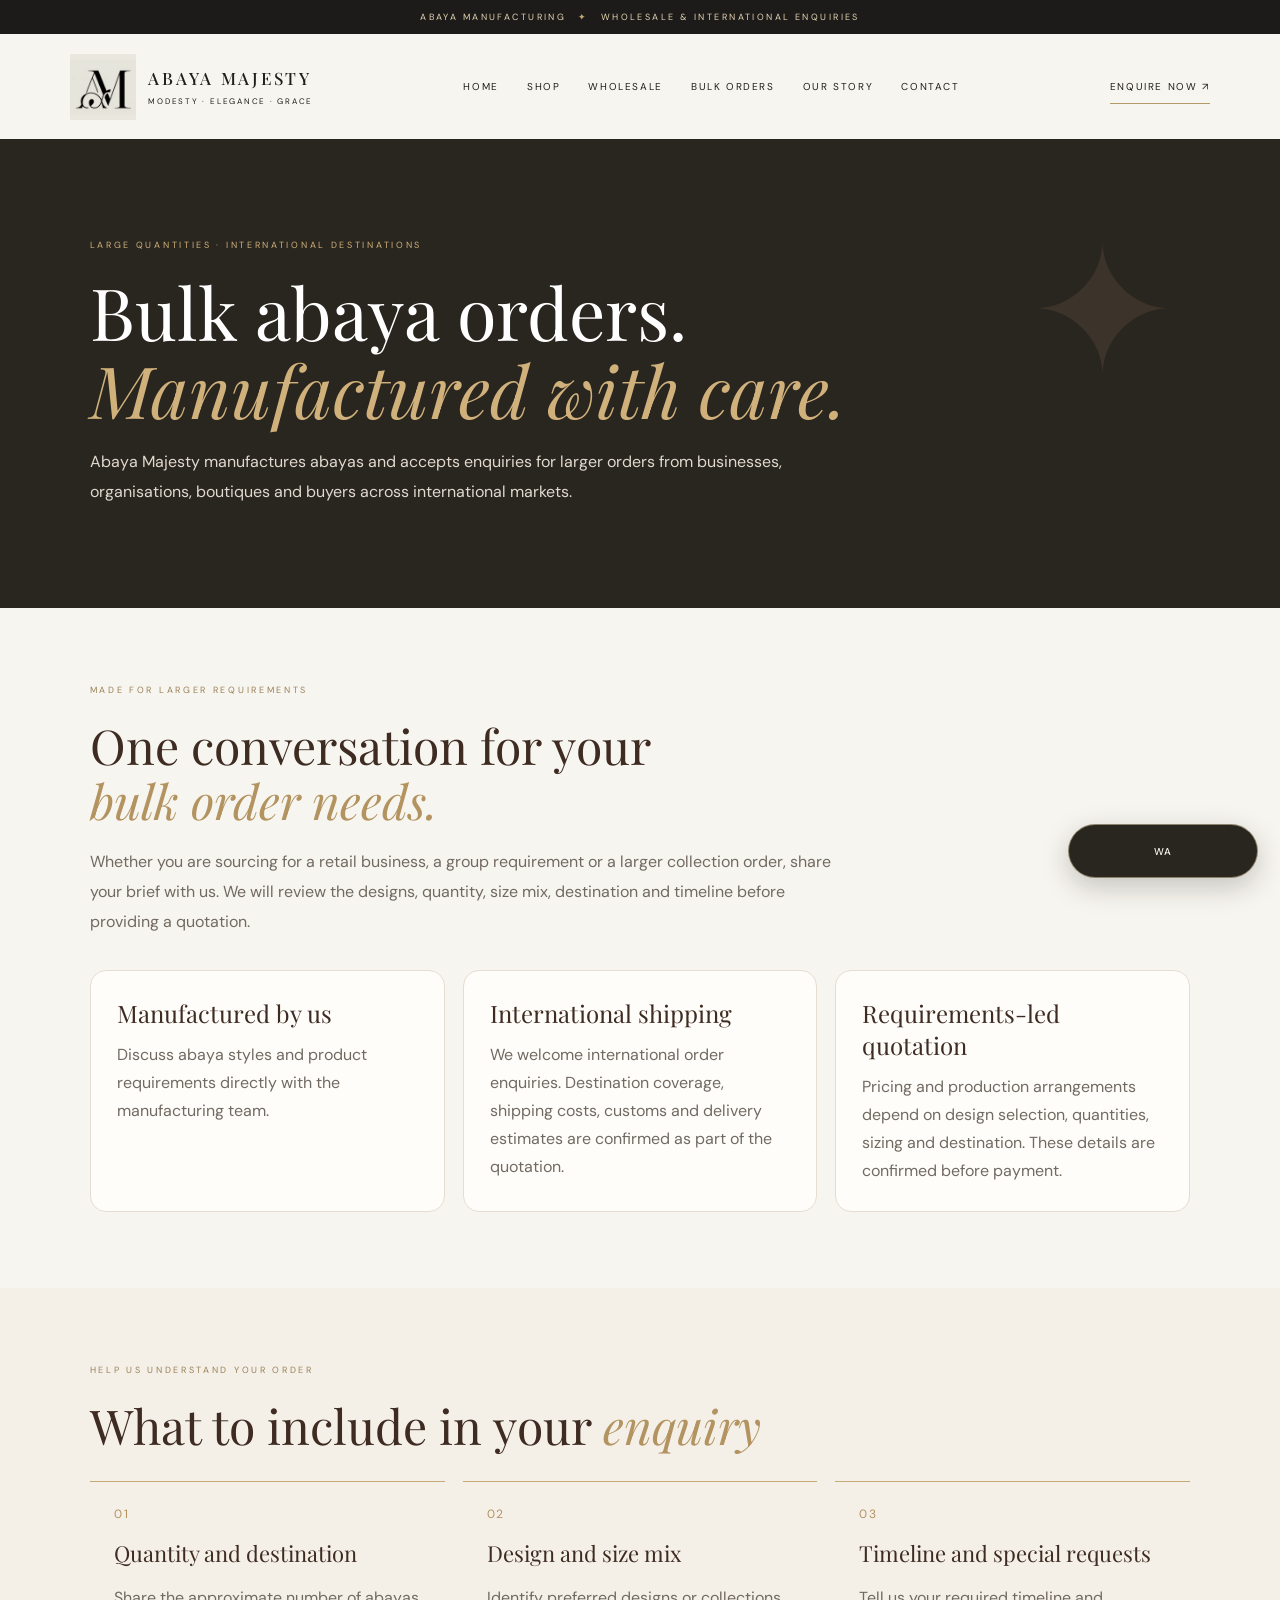
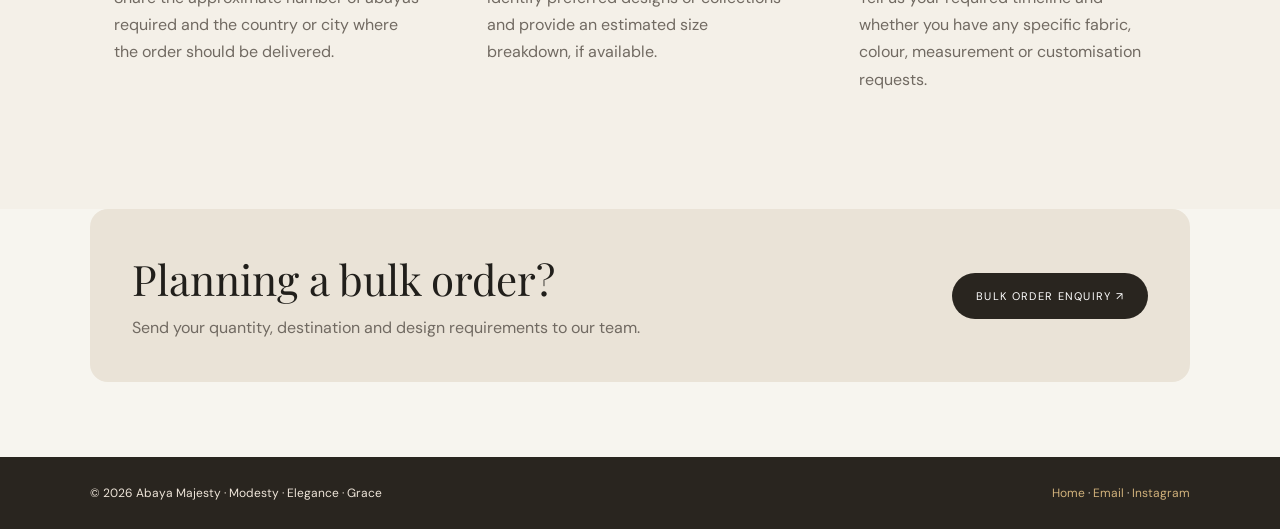
==== bulk-orders.html @ b2122f4b "Add files via upload" ====
<!DOCTYPE html><html lang="en"><head><meta charset="utf-8"><meta name="viewport" content="width=device-width, initial-scale=1"><meta name="theme-color" content="#f7f5ef"><meta name="description" content="International bulk abaya orders manufactured by Abaya Majesty."><title>Bulk Orders | Abaya Majesty</title><link rel="preconnect" href="https://fonts.googleapis.com"><link rel="preconnect" href="https://fonts.gstatic.com" crossorigin><link href="https://fonts.googleapis.com/css2?family=DM+Sans:wght@400;500;600&family=Playfair+Display:ital,wght@0,400;0,500;0,600;1,400&display=swap" rel="stylesheet"><link rel="stylesheet" href="assets/css/style.css"><style>
.page-hero{padding:100px 7% 85px;background:#29251f;color:#fff;position:relative;overflow:hidden}.page-hero:after{content:'✦';position:absolute;right:8%;top:12%;font-size:180px;color:rgba(198,168,121,.12)}.page-hero .eyebrow{color:#d0b17b}.page-hero h1{font:400 clamp(42px,6vw,72px)/1.08 'Playfair Display',serif;max-width:850px;margin:18px 0}.page-hero h1 em{color:#d0b17b}.page-hero p:last-child{max-width:700px;color:#e1d9ce;line-height:1.9;font-size:16px}.page-section{padding:76px 7%;color:#3e2b22}.page-section.alt{background:#f4f0e8}.page-section h2{font:400 clamp(32px,4vw,48px)/1.15 'Playfair Display',serif;margin:0 0 18px}.page-section h2 em{color:#b39360}.page-lead{max-width:760px;color:#716a62;line-height:1.9}.info-grid{display:grid;grid-template-columns:repeat(3,minmax(0,1fr));gap:18px;margin-top:32px}.info-card{background:#fffdfa;border:1px solid #e5ddd1;border-radius:16px;padding:26px}.info-card h3{font:400 24px 'Playfair Display',serif;margin:0 0 12px}.info-card p{color:#716a62;line-height:1.75;margin:0}.steps{counter-reset:step;display:grid;grid-template-columns:repeat(3,minmax(0,1fr));gap:18px;margin-top:28px}.step{padding:24px;border-top:1px solid #c6a879}.step:before{counter-increment:step;content:'0' counter(step);display:block;color:#b39360;font-size:12px;letter-spacing:.16em;margin-bottom:16px}.step h3{font:400 22px 'Playfair Display',serif;margin:0 0 9px}.step p{color:#716a62;line-height:1.7}.cta-panel{margin:0 7% 75px;padding:42px;background:#eae3d7;border-radius:18px;display:flex;justify-content:space-between;align-items:center;gap:25px}.cta-panel h2{font:400 clamp(28px,4vw,42px) 'Playfair Display',serif;margin:0 0 8px}.cta-panel p{margin:0;color:#716a62;line-height:1.6}.cta-link{display:inline-flex;align-items:center;justify-content:center;padding:16px 24px;background:#29251f;color:#fff;text-decoration:none;border-radius:30px;white-space:nowrap;font-size:11px;letter-spacing:.12em;text-transform:uppercase}.simple-footer{padding:28px 7%;background:#29251f;color:#eee5d9;display:flex;justify-content:space-between;gap:20px;flex-wrap:wrap;font-size:12px}.simple-footer a{color:#d0b17b;text-decoration:none}@media(max-width:760px){.info-grid,.steps{grid-template-columns:1fr}.cta-panel{margin:0 5% 50px;flex-direction:column;align-items:flex-start;padding:28px}.page-hero{padding:75px 6%}.page-section{padding:55px 6%}}
</style></head><body><div class="announcement">ABAYA MANUFACTURING <span>✦</span> WHOLESALE & INTERNATIONAL ENQUIRIES</div><header class="main-header"><a class="brand" href="index.html#home"><img src="assets/abaya-majesty-logo.png" alt="Abaya Majesty monogram"><span><strong>ABAYA MAJESTY</strong><small>MODESTY · ELEGANCE · GRACE</small></span></a><button class="menu-toggle" type="button" aria-label="Open menu" aria-expanded="false">☰</button><nav class="nav-links"><a href="index.html#home">Home</a><a href="index.html#new-arrivals">Shop</a><a href="wholesale.html">Wholesale</a><a href="bulk-orders.html">Bulk orders</a><a href="index.html#about">Our story</a><a href="index.html#contact">Contact</a></nav><a class="header-cta" href="https://wa.me/971505540491" target="_blank" rel="noopener">Enquire now ↗</a></header><main><section class="page-hero"><p class="eyebrow">LARGE QUANTITIES · INTERNATIONAL DESTINATIONS</p><h1>Bulk abaya orders.<br><em>Manufactured with care.</em></h1><p>Abaya Majesty manufactures abayas and accepts enquiries for larger orders from businesses, organisations, boutiques and buyers across international markets.</p></section><section class="page-section"><p class="eyebrow">MADE FOR LARGER REQUIREMENTS</p><h2>One conversation for your<br><em>bulk order needs.</em></h2><p class="page-lead">Whether you are sourcing for a retail business, a group requirement or a larger collection order, share your brief with us. We will review the designs, quantity, size mix, destination and timeline before providing a quotation.</p><div class="info-grid"><article class="info-card"><h3>Manufactured by us</h3><p>Discuss abaya styles and product requirements directly with the manufacturing team.</p></article><article class="info-card"><h3>International shipping</h3><p>We welcome international order enquiries. Destination coverage, shipping costs, customs and delivery estimates are confirmed as part of the quotation.</p></article><article class="info-card"><h3>Requirements-led quotation</h3><p>Pricing and production arrangements depend on design selection, quantities, sizing and destination. These details are confirmed before payment.</p></article></div></section><section class="page-section alt"><p class="eyebrow">HELP US UNDERSTAND YOUR ORDER</p><h2>What to include in your <em>enquiry</em></h2><div class="steps"><article class="step"><h3>Quantity and destination</h3><p>Share the approximate number of abayas required and the country or city where the order should be delivered.</p></article><article class="step"><h3>Design and size mix</h3><p>Identify preferred designs or collections and provide an estimated size breakdown, if available.</p></article><article class="step"><h3>Timeline and special requests</h3><p>Tell us your required timeline and whether you have any specific fabric, colour, measurement or customisation requests.</p></article></div></section><div class="cta-panel"><div><h2>Planning a bulk order?</h2><p>Send your quantity, destination and design requirements to our team.</p></div><a class="cta-link" href="https://wa.me/971505540491?text=Hello%20Abaya%20Majesty%2C%20I%20would%20like%20to%20discuss%20an%20international%20bulk%20order.%20Country%3A%20%20Quantity%3A%20%20Designs%3A%20%20Size%20mix%3A%20%20Required%20date%3A%20">Bulk order enquiry ↗</a></div></main><footer class="simple-footer"><span>© <span data-year></span> Abaya Majesty · Modesty · Elegance · Grace</span><span><a href="index.html">Home</a> · <a href="mailto:abayamajesty0312@gmail.com">Email</a> · <a href="https://www.instagram.com/abaya_majesty0312/" target="_blank" rel="noopener">Instagram</a></span></footer><a class="whatsapp-float" href="https://wa.me/971505540491?text=Hello%20Abaya%20Majesty" target="_blank" rel="noopener" aria-label="WhatsApp enquiry">WA</a><script>document.querySelectorAll('[data-year]').forEach(el=>el.textContent=new Date().getFullYear());const t=document.querySelector('.menu-toggle'),n=document.querySelector('.nav-links');t.addEventListener('click',()=>{const o=n.classList.toggle('open');t.setAttribute('aria-expanded',String(o));});n.querySelectorAll('a').forEach(a=>a.addEventListener('click',()=>{n.classList.remove('open');t.setAttribute('aria-expanded','false');}));</script></body></html>
---- assets/css/style.css ----
/* ABAYA MAJESTY — refined responsive storefront */
:root {
  --cream: #f7f5ef;
  --paper: #efede6;
  --ink: #211f1b;
  --muted: #777168;
  --gold: #c6a879;
  --line: #ddd6ca;
  --green: #253f32;
}
* { box-sizing: border-box; }
html { scroll-behavior: smooth; scroll-padding-top: 24px; }
body { margin: 0; background: var(--cream); color: var(--ink); font-family: "DM Sans", sans-serif; }
body.modal-open { overflow: hidden; }
a { color: inherit; text-decoration: none; }
button, input, textarea { font: inherit; }
button { color: inherit; }
img { max-width: 100%; }
[hidden] { display: none !important; }
.sr-only { position: absolute; width: 1px; height: 1px; padding: 0; margin: -1px; overflow: hidden; clip: rect(0,0,0,0); white-space: nowrap; border: 0; }

.announcement { min-height: 34px; padding: 8px 14px; background: #1c1b19; color: #e5d4b1; display: flex; justify-content: center; align-items: center; gap: 12px; font-size: 9px; letter-spacing: .27em; text-align: center; }
.announcement span { color: var(--gold); }
.main-header { min-height: 105px; padding: 12px 5.5%; display: flex; align-items: center; justify-content: space-between; gap: 25px; background: var(--cream); position: relative; z-index: 20; }
.brand, .footer-brand { display: flex; align-items: center; gap: 12px; flex-shrink: 0; }
.brand img { width: 66px; height: 66px; object-fit: contain; mix-blend-mode: multiply; }
.brand span, .footer-brand span { display: flex; flex-direction: column; gap: 7px; }
.brand strong, .footer-brand span { font-family: "Playfair Display", serif; font-size: 17px; letter-spacing: .16em; font-weight: 500; }
.brand small, .footer-brand small { font-family: "DM Sans", sans-serif; font-size: 8px; letter-spacing: .22em; }
.nav-links { display: flex; align-items: center; gap: clamp(14px, 2.2vw, 30px); }
.nav-links a, .header-cta { font-size: 10px; letter-spacing: .16em; text-transform: uppercase; white-space: nowrap; }
.nav-links a { padding: 8px 0; position: relative; }
.nav-links a:after { content: ""; position: absolute; bottom: 0; left: 0; width: 0; height: 1px; background: var(--gold); transition: width .25s; }
.nav-links a:hover:after, .nav-links a:focus-visible:after { width: 100%; }
.header-cta { border-bottom: 1px solid #b69a6b; padding: 10px 0; }
.header-cta span { color: #b69a6b; }
.menu-toggle { display: none; border: 1px solid var(--line); background: transparent; padding: 8px 12px; font-size: 22px; cursor: pointer; }

.hero { height: min(720px, 76vw); min-height: 570px; position: relative; display: flex; align-items: center; overflow: hidden; background: #4c4741; }
.hero-image { position: absolute; inset: 0; width: 100%; height: 100%; object-fit: cover; object-position: center 35%; filter: saturate(.82); }
.hero-shade { position: absolute; inset: 0; background: linear-gradient(90deg, rgba(17,16,15,.72), rgba(17,16,15,.27) 54%, rgba(17,16,15,.03)); }
.hero-content { position: relative; color: #fff; margin-left: 8%; max-width: 650px; padding: 50px 0; }
.eyebrow { font-size: 9px; letter-spacing: .3em; color: #9a8057; margin: 0 0 22px; }
.eyebrow.light { color: #e7d6b4; }
.hero h1, .intro h2, .section-heading h2, .contact-section h2, .quote-panel h2 { font-family: "Playfair Display", Georgia, serif; font-weight: 400; letter-spacing: -.035em; }
.hero h1 { font-size: clamp(60px, 8vw, 112px); line-height: .98; margin: 0 0 26px; }
.hero h1 em, .intro h2 em, .section-heading h2 em, .contact-section h2 em, .quote-panel h2 em { font-weight: 400; color: var(--gold); }
.hero-copy { font-family: "Playfair Display", Georgia, serif; font-size: 17px; line-height: 1.7; max-width: 410px; color: #f1eee7; margin: 0 0 30px; }
.button { display: inline-flex; align-items: center; gap: 32px; padding: 16px 21px; font-size: 9px; letter-spacing: .18em; text-transform: uppercase; }
.button-gold { background: var(--gold); color: var(--ink); }
.button-gold span { font-size: 17px; }
.hero-caption { position: absolute; right: 5%; bottom: 27px; color: #eee4d2; font-size: 8px; letter-spacing: .25em; }

.section-pad { padding: 100px 8%; }
.intro { text-align: center; max-width: 850px; margin: auto; }
.intro h2 { font-size: clamp(40px, 5vw, 64px); line-height: 1.13; margin: 0 0 24px; }
.intro > p:last-child { max-width: 580px; margin: 0 auto; color: #716c64; font-size: 13px; line-height: 1.9; }
.collection-band { background: var(--paper); padding: 85px 8% 100px; }
.section-heading { display: flex; align-items: end; justify-content: space-between; gap: 30px; margin-bottom: 35px; }
.section-heading h2 { font-size: clamp(36px, 4vw, 54px); margin: 0; }
.section-heading > p { font-size: 12px; color: var(--muted); max-width: 300px; line-height: 1.8; margin: 0; }
.collection-cards { display: grid; grid-template-columns: repeat(3, minmax(0, 1fr)); gap: 18px; }
.collection-card { position: relative; height: 440px; overflow: hidden; background: #ddd; display: block; }
.collection-card:after { content: ""; position: absolute; inset: 45% 0 0; background: linear-gradient(transparent, rgba(0,0,0,.58)); pointer-events: none; }
.collection-card img { width: 100%; height: 100%; object-fit: cover; transition: transform .5s; }
.collection-card:hover img { transform: scale(1.04); }
.collection-card span, .collection-card b { position: absolute; z-index: 1; left: 22px; color: #fff; }
.collection-card span { bottom: 58px; font-size: 9px; letter-spacing: .2em; text-transform: uppercase; }
.collection-card b { bottom: 26px; font-size: 11px; font-weight: 500; }

.arrivals { background: var(--cream); }
.catalog-tools { display: grid; gap: 18px; margin-bottom: 22px; }
.search-wrap { position: relative; display: block; max-width: 430px; }
.search-wrap input { width: 100%; border: 1px solid var(--line); background: #fffdfa; padding: 13px 42px 13px 15px; color: var(--ink); font-size: 12px; outline: none; }
.search-wrap input:focus { border-color: var(--gold); box-shadow: 0 0 0 3px rgba(198,168,121,.15); }
.search-wrap > span:last-child { position: absolute; right: 14px; top: 50%; transform: translateY(-50%); color: #9a8057; font-size: 22px; }
.filter-row { display: flex; gap: 10px; flex-wrap: wrap; }
.filter { border: 1px solid #d7d1c5; background: transparent; padding: 10px 17px; font-size: 10px; color: #625d54; cursor: pointer; transition: background .2s, color .2s; }
.filter.active, .filter:hover { background: #24221f; color: #fff; border-color: #24221f; }
.results-count { margin: 0 0 18px; color: #8b8377; font-size: 10px; letter-spacing: .04em; }
.product-grid { display: grid; grid-template-columns: repeat(4, minmax(0, 1fr)); gap: 34px 18px; }
.product-card { min-width: 0; }
.product-photo { width: 100%; height: 390px; display: block; position: relative; overflow: hidden; background: #e8e4dc; border: 0; padding: 0; cursor: pointer; text-align: inherit; }
.product-photo img { width: 100%; height: 100%; object-fit: cover; transition: transform .45s; display: block; }
.product-photo:hover img { transform: scale(1.035); }
.product-photo.image-missing:after { content: "Image not found — check the filename in assets"; position: absolute; inset: 0; display: grid; place-items: center; padding: 20px; color: #6f685e; font-size: 12px; text-align: center; }
.look-number { position: absolute; top: 13px; left: 13px; background: rgba(248,246,240,.92); padding: 7px 9px; font-size: 8px; letter-spacing: .17em; }
.product-info { display: flex; justify-content: space-between; align-items: flex-start; gap: 8px; padding-top: 14px; }
.product-info h3 { font-family: "Playfair Display", Georgia, serif; font-size: 16px; font-weight: 400; margin: 0 0 6px; }
.product-info p { font-size: 9px; color: #817b71; margin: 0; line-height: 1.5; }
.enquire-link { white-space: nowrap; font-size: 9px; letter-spacing: .08em; border: 0; border-bottom: 1px solid #b69a6b; padding: 4px 0; background: transparent; cursor: pointer; }
.empty-results { padding: 30px 0; color: var(--muted); font-size: 13px; }
.availability-note { font-size: 10px; color: #817b71; margin-top: 30px; line-height: 1.7; }

.quote-panel { min-height: 410px; background: #24221f; color: #fff; text-align: center; display: flex; flex-direction: column; align-items: center; justify-content: center; padding: 70px 20px; }
.quote-panel h2 { font-size: clamp(48px, 6vw, 76px); line-height: 1.08; margin: 0 0 25px; }
.text-link { font-size: 10px; letter-spacing: .17em; text-transform: uppercase; border-bottom: 1px solid var(--gold); padding-bottom: 9px; }
.light-link { color: #eee; }
.contact-section { display: grid; grid-template-columns: 1fr 1fr; gap: 70px; align-items: center; }
.contact-section h2 { font-size: clamp(42px, 5vw, 65px); line-height: 1.08; margin: 0 0 20px; }
.contact-section > div:first-child > p:last-child { font-size: 12px; color: var(--muted); line-height: 1.8; max-width: 330px; }
.contact-details { border-top: 1px solid #d9d3c8; }
.contact-details a { display: flex; justify-content: space-between; gap: 20px; padding: 20px 0; border-bottom: 1px solid #d9d3c8; font-family: "Playfair Display", serif; font-size: 17px; }
.contact-details span { font-family: "DM Sans", sans-serif; font-size: 10px; color: #746d62; }
.site-footer { background: #1d1c1a; color: #eee9df; padding: 35px 8%; display: flex; align-items: center; justify-content: space-between; gap: 25px; flex-wrap: wrap; }
.footer-brand img { width: 52px; height: 52px; object-fit: contain; background: var(--cream); border-radius: 50%; }
.footer-brand span { font-size: 13px; }
.footer-brand small { font-size: 7px; }
.footer-links { display: flex; gap: 22px; flex-wrap: wrap; }
.footer-links a, .site-footer > p { font-size: 9px; color: #c4beb2; }
.site-footer > p { margin: 0; }
.whatsapp-float { position: fixed; right: 22px; bottom: 22px; width: 48px; height: 48px; border-radius: 50%; background: var(--green); color: white; display: grid; place-items: center; font-size: 11px; letter-spacing: .05em; box-shadow: 0 5px 18px #0002; z-index: 30; }

.product-modal { position: fixed; inset: 0; z-index: 9999; display: none; align-items: flex-start; justify-content: center; overflow-y: auto; overflow-x: hidden; padding: 18px; background: rgba(20,18,16,.78); -webkit-overflow-scrolling: touch; overscroll-behavior: contain; }
.product-modal.active { display: flex; }
.product-modal-overlay { position: fixed; inset: 0; background: rgba(20,18,16,.78); backdrop-filter: blur(5px); }
.product-modal-content { position: relative; z-index: 2; display: grid; grid-template-columns: minmax(0, 1fr) minmax(0, 1fr); align-items: stretch; width: min(1100px, 100%); margin: auto; background: var(--cream); box-shadow: 0 25px 80px rgba(0,0,0,.25); animation: modalAppear .25s ease; }
@keyframes modalAppear { from { opacity: 0; transform: translateY(12px); } to { opacity: 1; transform: translateY(0); } }
.modal-product-image { min-width: 0; min-height: 560px; background: #eeeae2; display: flex; align-items: center; justify-content: center; }
.modal-product-image img { display: block; width: 100%; height: 100%; min-height: 560px; max-height: 860px; object-fit: contain; object-position: center; }
.modal-product-info { min-width: 0; padding: 76px 48px 48px; display: flex; flex-direction: column; justify-content: center; }
.modal-close { position: absolute; top: 12px; right: 12px; z-index: 5; width: 44px; height: 44px; border: 1px solid var(--line); background: var(--cream); font-size: 26px; cursor: pointer; }
.modal-close:hover { background: var(--ink); color: #fff; }
.modal-eyebrow, .modal-label { color: #b39360; font-size: 10px; letter-spacing: .22em; }
.modal-eyebrow { margin: 0 0 18px; }
.modal-product-info h2 { margin: 0 0 18px; color: var(--ink); font-family: "Playfair Display", Georgia, serif; font-size: clamp(32px, 4vw, 48px); font-weight: 400; line-height: 1.15; }
.modal-description { color: var(--muted); font-size: 14px; line-height: 1.9; margin: 0 0 20px; }
.modal-divider { width: 100%; height: 1px; margin: 5px 0 23px; background: var(--line); }
.size-fieldset { border: 0; padding: 0; margin: 0; }
.size-fieldset legend { padding: 0; margin: 0 0 13px; }
.size-options { display: flex; gap: 10px; flex-wrap: wrap; }
.size-option { cursor: pointer; }
.size-option input { position: absolute; opacity: 0; width: 1px; height: 1px; }
.size-option span { width: 52px; height: 48px; display: grid; place-items: center; border: 1px solid #d7d1c5; background: transparent; font-size: 12px; transition: .2s; }
.size-option input:checked + span { background: var(--ink); color: #fff; border-color: var(--ink); }
.size-option input:focus-visible + span { outline: 2px solid var(--gold); outline-offset: 3px; }
.custom-size-wrap { margin-top: 18px; }
.custom-size-wrap textarea { display: block; width: 100%; margin-top: 10px; padding: 12px; border: 1px solid #d7d1c5; background: #fffdfa; color: var(--ink); resize: vertical; font-size: 12px; line-height: 1.6; }
.custom-size-wrap small { display: block; margin-top: 7px; color: var(--muted); font-size: 10px; line-height: 1.5; }
.size-help { font-size: 11px; color: var(--muted); line-height: 1.7; margin: 17px 0 20px; }
.modal-whatsapp { display: flex; width: 100%; min-height: 54px; justify-content: center; align-items: center; padding: 16px 20px; border: 0; background: var(--gold); color: var(--ink); font-size: 10px; font-weight: 600; letter-spacing: .14em; text-transform: uppercase; cursor: pointer; transition: .25s; }
.modal-whatsapp:hover { background: var(--ink); color: #fff; }
.size-error { color: #a23d32; font-size: 12px; margin: 12px 0 0; line-height: 1.5; }

@media (max-width: 1050px) {
  .main-header { padding-left: 4%; padding-right: 4%; }
  .nav-links { gap: 14px; }
  .nav-links a, .header-cta { font-size: 9px; }
  .product-grid { grid-template-columns: repeat(3, minmax(0, 1fr)); }
  .product-photo { height: 360px; }
  .modal-product-info { padding-left: 34px; padding-right: 34px; }
}
@media (max-width: 700px) {
  .announcement { font-size: 8px; letter-spacing: .16em; }
  .main-header { min-height: 82px; padding: 8px 5%; gap: 10px; }
  .brand { gap: 8px; }
  .brand img { width: 48px; height: 48px; }
  .brand strong { font-size: 13px; }
  .brand small { font-size: 6px; letter-spacing: .16em; }
  .menu-toggle { display: block; margin-left: auto; }
  .nav-links { display: none; position: absolute; left: 0; right: 0; top: 100%; padding: 18px 6%; background: var(--cream); border-top: 1px solid var(--line); box-shadow: 0 12px 20px #0001; flex-direction: column; align-items: flex-start; gap: 16px; }
  .nav-links.open { display: flex; }
  .header-cta { font-size: 8px; letter-spacing: .08em; }
  .hero { min-height: 540px; height: 76vh; max-height: 720px; }
  .hero-content { margin: 0 7%; padding: 30px 0; }
  .hero h1 { font-size: clamp(52px, 14vw, 78px); }
  .hero-copy { font-size: 15px; max-width: 330px; }
  .hero-caption { font-size: 7px; right: 6%; bottom: 18px; }
  .section-pad { padding: 70px 6%; }
  .intro h2 { font-size: 42px; }
  .collection-band { padding: 65px 6%; }
  .section-heading { display: block; }
  .section-heading > p { margin-top: 14px; }
  .collection-cards { grid-template-columns: 1fr; gap: 14px; }
  .collection-card { height: 360px; }
  .product-grid { grid-template-columns: repeat(2, minmax(0, 1fr)); gap: 25px 12px; }
  .product-photo { height: clamp(220px, 65vw, 340px); }
  .product-info { display: block; }
  .product-info h3 { font-size: 15px; }
  .product-info p { min-height: 28px; }
  .enquire-link { display: inline-block; margin-top: 9px; }
  .contact-section { grid-template-columns: 1fr; gap: 35px; }
  .contact-details a { font-size: 15px; }
  .site-footer { padding: 30px 6%; display: grid; grid-template-columns: 1fr; gap: 22px; }
  .footer-links { gap: 15px; }
  .product-modal { padding: 10px; align-items: flex-start; }
  .product-modal-content { width: 100%; grid-template-columns: minmax(0, 1fr); margin: 0 auto; }
  .modal-close { top: 10px; right: 10px; }
  .modal-product-image { min-height: 0; height: 44vh; max-height: 440px; }
  .modal-product-image img { min-height: 0; height: 100%; max-height: 440px; object-fit: contain; }
  .modal-product-info { padding: 34px 23px 28px; }
  .modal-product-info h2 { font-size: 34px; padding-right: 32px; }
}
@media (max-width: 380px) {
  .brand small { display: none; }
  .header-cta { max-width: 76px; white-space: normal; text-align: center; }
  .product-info h3 { font-size: 14px; }
  .product-photo { height: 220px; }
  .filter { padding: 9px 12px; }
}
@media (prefers-reduced-motion: reduce) {
  html { scroll-behavior: auto; }
  *, *::before, *::after { animation-duration: .01ms !important; transition-duration: .01ms !important; }
}


/* ABAYA MAJESTY — minimal luxury refinement */
:root { --gold: #c5a675; --paper: #f0ede6; --line: #ded7ca; }
.main-header { box-shadow: 0 1px 0 rgba(50,42,32,.045); }
.hero { isolation: isolate; }
.hero-image { transform: scale(1.005); }
.button-gold { border-radius: 3px; transition: transform .25s ease, background .25s ease, box-shadow .25s ease; }
.button-gold:hover { background: #d4b98c; transform: translateY(-2px); box-shadow: 0 10px 25px rgba(0,0,0,.16); }
.signature-section { display: grid; grid-template-columns: .9fr 1.1fr; gap: clamp(35px,7vw,100px); align-items: center; background: #fbfaf6; }
.signature-heading h2 { margin: 0 0 20px; font: 400 clamp(38px,4.5vw,58px)/1.12 "Playfair Display", Georgia, serif; letter-spacing: -.035em; }
.signature-heading h2 em { color: var(--gold); font-weight: 400; }
.signature-heading > p:last-child { max-width: 390px; color: var(--muted); font-size: 13px; line-height: 1.9; }
.signature-points { display: grid; grid-template-columns: repeat(3,minmax(0,1fr)); gap: 14px; }
.signature-points article { min-height: 190px; padding: 22px 18px; border: 1px solid #e4ded3; border-radius: 14px; background: #fffefa; transition: transform .25s ease, box-shadow .25s ease, border-color .25s ease; }
.signature-points article:hover { transform: translateY(-4px); border-color: #cdb58f; box-shadow: 0 12px 30px rgba(45,36,24,.07); }
.signature-points article > span { color: #a98a5e; font-size: 9px; letter-spacing: .18em; }
.signature-points h3 { margin: 26px 0 9px; font: 400 18px/1.25 "Playfair Display", Georgia, serif; }
.signature-points p { margin: 0; color: #81796d; font-size: 10px; line-height: 1.75; }
.collection-card { border-radius: 20px; box-shadow: 0 12px 32px rgba(38,31,22,.07); }
.collection-card img { transition: transform .7s cubic-bezier(.2,.7,.2,1); }
.collection-card:hover img { transform: scale(1.055); }
.product-grid { gap: 38px 20px; }
.product-card { padding: 0 0 14px; border-radius: 18px; background: #fffefa; overflow: hidden; box-shadow: 0 2px 12px rgba(37,31,24,.035); transition: transform .28s ease, box-shadow .28s ease; }
.product-card:hover { transform: translateY(-4px); box-shadow: 0 14px 32px rgba(37,31,24,.09); }
.product-photo { height: 390px; border-radius: 18px 18px 0 0; background: #eeeae2; }
.product-photo img { transition: transform .7s cubic-bezier(.2,.7,.2,1); }
.product-photo:hover img { transform: scale(1.045); }
.look-number { top: 14px; left: 14px; border-radius: 30px; padding: 8px 11px; backdrop-filter: blur(8px); }
.product-info { padding: 15px 16px 2px; min-height: 76px; }
.product-info h3 { font-size: 17px; line-height: 1.25; }
.product-info p { font-size: 10px; }
.enquire-link { color: #6e5838; font-size: 9px; padding: 5px 0; }
.filter { border-radius: 30px; padding: 11px 18px; }
.filter.active, .filter:hover { background: #29251f; border-color: #29251f; }
.search-wrap input { border-radius: 30px; padding-left: 18px; }
.contact-details a { transition: padding .2s ease, color .2s ease; }
.contact-details a:hover { padding-left: 8px; color: #9b7b4e; }
.whatsapp-float { width: auto; min-width: 190px; height: 54px; padding: 0 18px; display: inline-flex; align-items: center; justify-content: center; gap: 10px; border: 1px solid rgba(225,207,173,.55); border-radius: 40px; background: #29251f; color: #f8f4eb; box-shadow: 0 9px 28px rgba(25,21,16,.22); font-size: 10px; font-weight: 500; letter-spacing: .08em; text-transform: uppercase; transition: transform .25s ease, background .25s ease, box-shadow .25s ease; }
.whatsapp-float svg { width: 20px; height: 20px; fill: #d8bd91; flex: 0 0 auto; }
.whatsapp-float b { color: #d8bd91; font-size: 14px; font-weight: 400; margin-left: 2px; }
.whatsapp-float:hover { transform: translateY(-3px); background: #3b342a; box-shadow: 0 13px 34px rgba(25,21,16,.28); }
.product-modal-content { border-radius: 18px; overflow: hidden; }
.modal-close { border-radius: 50%; }
:focus-visible { outline: 2px solid #b99a69; outline-offset: 3px; }
@media (max-width: 1050px) {
  .signature-section { grid-template-columns: 1fr; gap: 24px; }
  .signature-points { max-width: 850px; }
}
@media (max-width: 700px) {
  .signature-section { padding: 68px 6%; }
  .signature-points { grid-template-columns: 1fr; gap: 10px; }
  .signature-points article { min-height: 0; padding: 19px; }
  .signature-points h3 { margin: 12px 0 7px; }
  .collection-card { border-radius: 17px; }
  .product-grid { gap: 22px 11px; }
  .product-card { border-radius: 13px; padding-bottom: 10px; }
  .product-photo { border-radius: 13px 13px 0 0; height: clamp(235px, 72vw, 390px); }
  .product-info { padding: 12px 11px 0; }
  .product-info h3 { font-size: 14px; }
  .product-info p { font-size: 9px; }
  .whatsapp-float { min-width: 0; width: 54px; height: 54px; padding: 0; right: 15px; bottom: 15px; border-radius: 50%; }
  .whatsapp-float span, .whatsapp-float b { display: none; }
  .whatsapp-float svg { width: 23px; height: 23px; }
  .product-modal-content { border-radius: 14px; }
}
@media (prefers-reduced-motion: reduce) {
  *, *::before, *::after { scroll-behavior: auto !important; animation-duration: .01ms !important; animation-iteration-count: 1 !important; transition-duration: .01ms !important; }
}
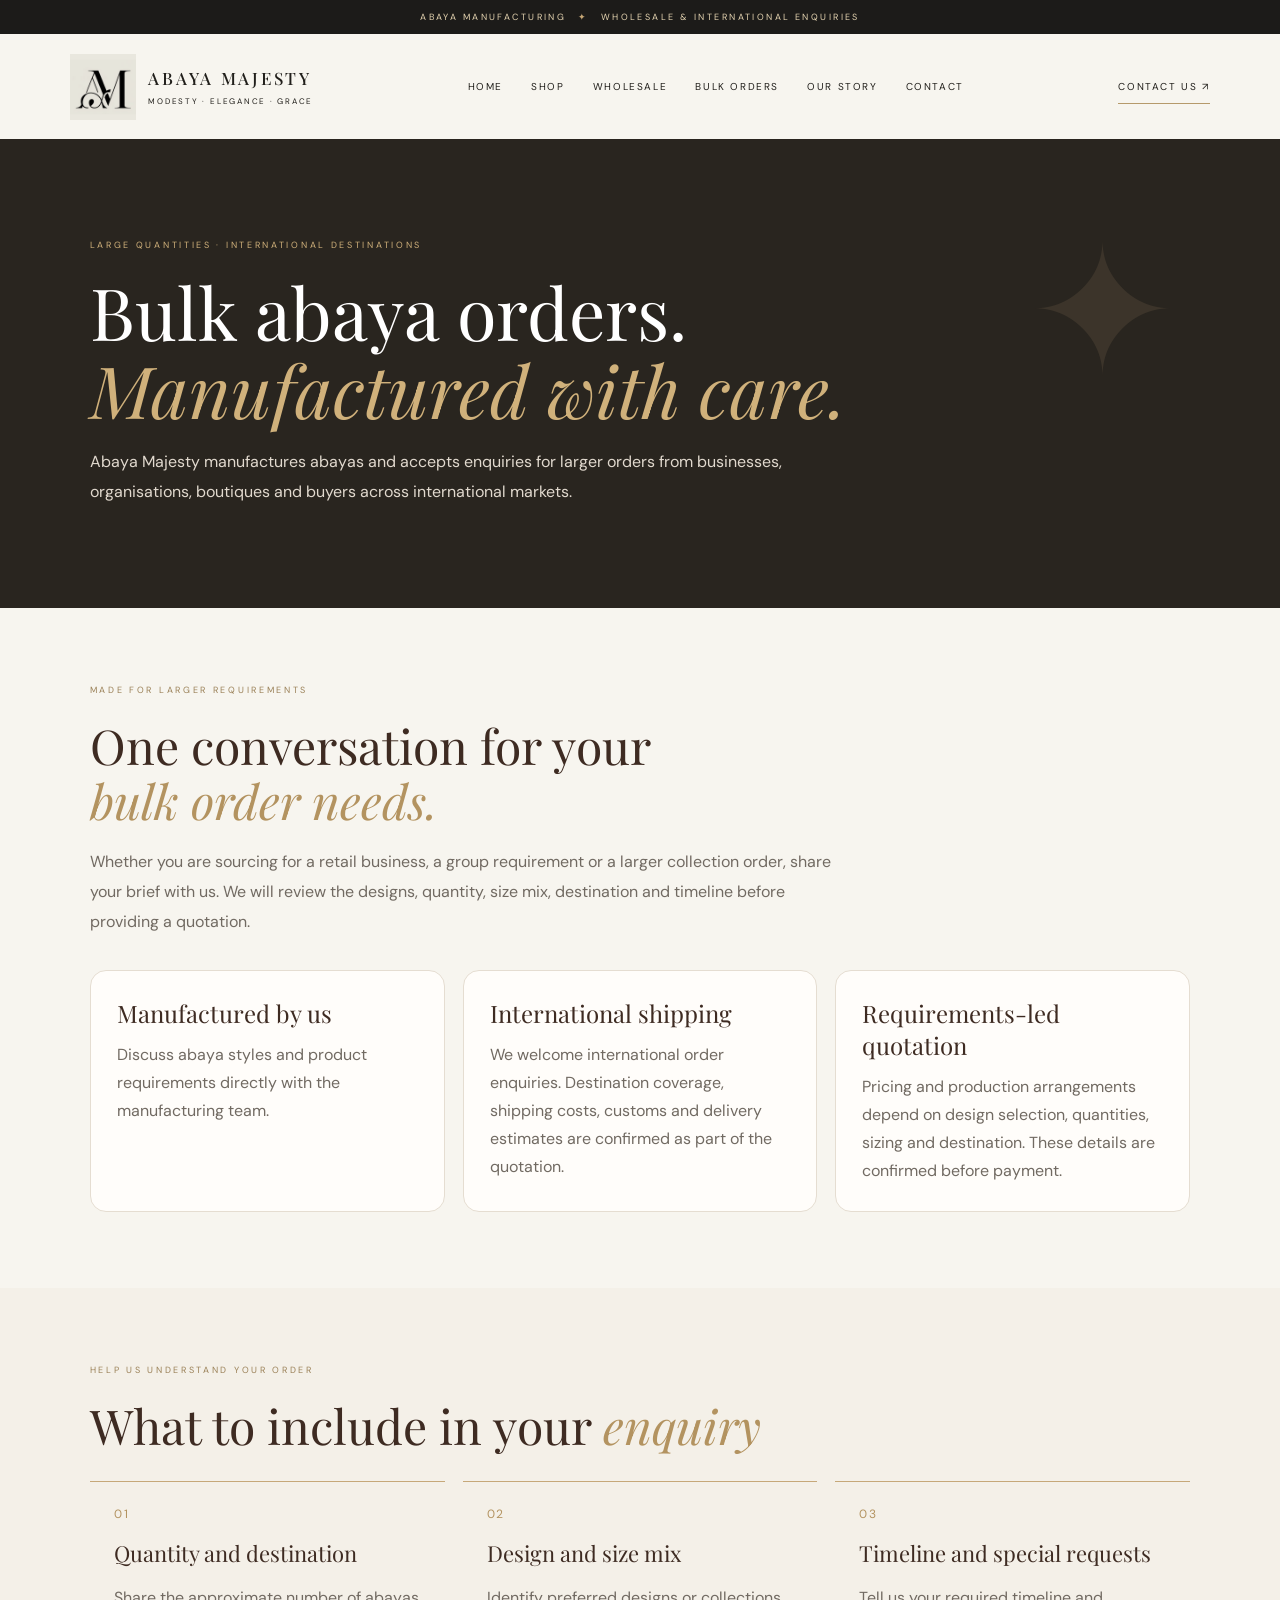
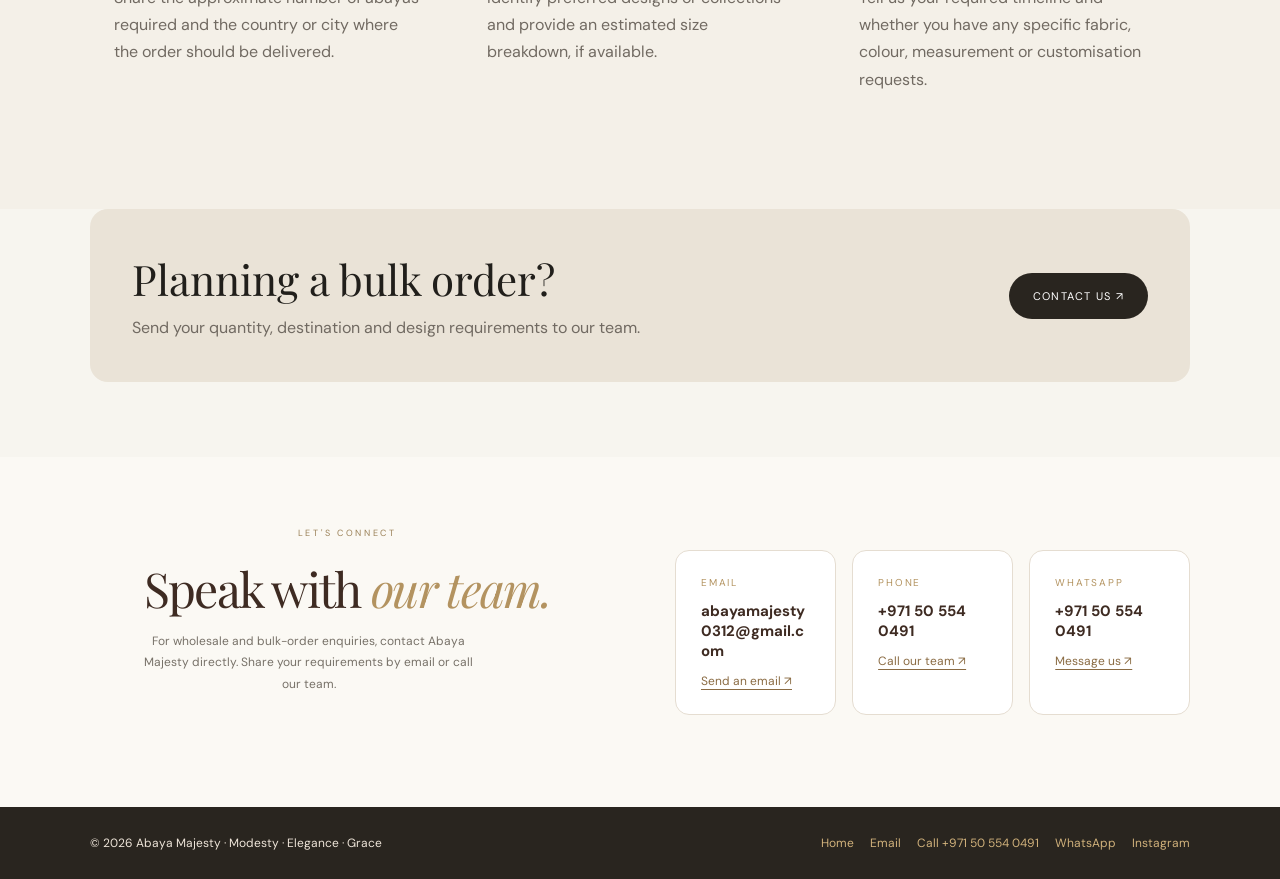
==== commit 55dff823: "Implement contact section for bulk orders Added contact section for bulk order enquiries with email," ====
--- a/bulk-orders.html
+++ b/bulk-orders.html
@@ -1,3 +1,51 @@
 <!DOCTYPE html><html lang="en"><head><meta charset="utf-8"><meta name="viewport" content="width=device-width, initial-scale=1"><meta name="theme-color" content="#f7f5ef"><meta name="description" content="International bulk abaya orders manufactured by Abaya Majesty."><title>Bulk Orders | Abaya Majesty</title><link rel="preconnect" href="https://fonts.googleapis.com"><link rel="preconnect" href="https://fonts.gstatic.com" crossorigin><link href="https://fonts.googleapis.com/css2?family=DM+Sans:wght@400;500;600&family=Playfair+Display:ital,wght@0,400;0,500;0,600;1,400&display=swap" rel="stylesheet"><link rel="stylesheet" href="assets/css/style.css"><style>
-.page-hero{padding:100px 7% 85px;background:#29251f;color:#fff;position:relative;overflow:hidden}.page-hero:after{content:'✦';position:absolute;right:8%;top:12%;font-size:180px;color:rgba(198,168,121,.12)}.page-hero .eyebrow{color:#d0b17b}.page-hero h1{font:400 clamp(42px,6vw,72px)/1.08 'Playfair Display',serif;max-width:850px;margin:18px 0}.page-hero h1 em{color:#d0b17b}.page-hero p:last-child{max-width:700px;color:#e1d9ce;line-height:1.9;font-size:16px}.page-section{padding:76px 7%;color:#3e2b22}.page-section.alt{background:#f4f0e8}.page-section h2{font:400 clamp(32px,4vw,48px)/1.15 'Playfair Display',serif;margin:0 0 18px}.page-section h2 em{color:#b39360}.page-lead{max-width:760px;color:#716a62;line-height:1.9}.info-grid{display:grid;grid-template-columns:repeat(3,minmax(0,1fr));gap:18px;margin-top:32px}.info-card{background:#fffdfa;border:1px solid #e5ddd1;border-radius:16px;padding:26px}.info-card h3{font:400 24px 'Playfair Display',serif;margin:0 0 12px}.info-card p{color:#716a62;line-height:1.75;margin:0}.steps{counter-reset:step;display:grid;grid-template-columns:repeat(3,minmax(0,1fr));gap:18px;margin-top:28px}.step{padding:24px;border-top:1px solid #c6a879}.step:before{counter-increment:step;content:'0' counter(step);display:block;color:#b39360;font-size:12px;letter-spacing:.16em;margin-bottom:16px}.step h3{font:400 22px 'Playfair Display',serif;margin:0 0 9px}.step p{color:#716a62;line-height:1.7}.cta-panel{margin:0 7% 75px;padding:42px;background:#eae3d7;border-radius:18px;display:flex;justify-content:space-between;align-items:center;gap:25px}.cta-panel h2{font:400 clamp(28px,4vw,42px) 'Playfair Display',serif;margin:0 0 8px}.cta-panel p{margin:0;color:#716a62;line-height:1.6}.cta-link{display:inline-flex;align-items:center;justify-content:center;padding:16px 24px;background:#29251f;color:#fff;text-decoration:none;border-radius:30px;white-space:nowrap;font-size:11px;letter-spacing:.12em;text-transform:uppercase}.simple-footer{padding:28px 7%;background:#29251f;color:#eee5d9;display:flex;justify-content:space-between;gap:20px;flex-wrap:wrap;font-size:12px}.simple-footer a{color:#d0b17b;text-decoration:none}@media(max-width:760px){.info-grid,.steps{grid-template-columns:1fr}.cta-panel{margin:0 5% 50px;flex-direction:column;align-items:flex-start;padding:28px}.page-hero{padding:75px 6%}.page-section{padding:55px 6%}}
-</style></head><body><div class="announcement">ABAYA MANUFACTURING <span>✦</span> WHOLESALE & INTERNATIONAL ENQUIRIES</div><header class="main-header"><a class="brand" href="index.html#home"><img src="assets/abaya-majesty-logo.png" alt="Abaya Majesty monogram"><span><strong>ABAYA MAJESTY</strong><small>MODESTY · ELEGANCE · GRACE</small></span></a><button class="menu-toggle" type="button" aria-label="Open menu" aria-expanded="false">☰</button><nav class="nav-links"><a href="index.html#home">Home</a><a href="index.html#new-arrivals">Shop</a><a href="wholesale.html">Wholesale</a><a href="bulk-orders.html">Bulk orders</a><a href="index.html#about">Our story</a><a href="index.html#contact">Contact</a></nav><a class="header-cta" href="https://wa.me/971505540491" target="_blank" rel="noopener">Enquire now ↗</a></header><main><section class="page-hero"><p class="eyebrow">LARGE QUANTITIES · INTERNATIONAL DESTINATIONS</p><h1>Bulk abaya orders.<br><em>Manufactured with care.</em></h1><p>Abaya Majesty manufactures abayas and accepts enquiries for larger orders from businesses, organisations, boutiques and buyers across international markets.</p></section><section class="page-section"><p class="eyebrow">MADE FOR LARGER REQUIREMENTS</p><h2>One conversation for your<br><em>bulk order needs.</em></h2><p class="page-lead">Whether you are sourcing for a retail business, a group requirement or a larger collection order, share your brief with us. We will review the designs, quantity, size mix, destination and timeline before providing a quotation.</p><div class="info-grid"><article class="info-card"><h3>Manufactured by us</h3><p>Discuss abaya styles and product requirements directly with the manufacturing team.</p></article><article class="info-card"><h3>International shipping</h3><p>We welcome international order enquiries. Destination coverage, shipping costs, customs and delivery estimates are confirmed as part of the quotation.</p></article><article class="info-card"><h3>Requirements-led quotation</h3><p>Pricing and production arrangements depend on design selection, quantities, sizing and destination. These details are confirmed before payment.</p></article></div></section><section class="page-section alt"><p class="eyebrow">HELP US UNDERSTAND YOUR ORDER</p><h2>What to include in your <em>enquiry</em></h2><div class="steps"><article class="step"><h3>Quantity and destination</h3><p>Share the approximate number of abayas required and the country or city where the order should be delivered.</p></article><article class="step"><h3>Design and size mix</h3><p>Identify preferred designs or collections and provide an estimated size breakdown, if available.</p></article><article class="step"><h3>Timeline and special requests</h3><p>Tell us your required timeline and whether you have any specific fabric, colour, measurement or customisation requests.</p></article></div></section><div class="cta-panel"><div><h2>Planning a bulk order?</h2><p>Send your quantity, destination and design requirements to our team.</p></div><a class="cta-link" href="https://wa.me/971505540491?text=Hello%20Abaya%20Majesty%2C%20I%20would%20like%20to%20discuss%20an%20international%20bulk%20order.%20Country%3A%20%20Quantity%3A%20%20Designs%3A%20%20Size%20mix%3A%20%20Required%20date%3A%20">Bulk order enquiry ↗</a></div></main><footer class="simple-footer"><span>© <span data-year></span> Abaya Majesty · Modesty · Elegance · Grace</span><span><a href="index.html">Home</a> · <a href="mailto:abayamajesty0312@gmail.com">Email</a> · <a href="https://www.instagram.com/abaya_majesty0312/" target="_blank" rel="noopener">Instagram</a></span></footer><a class="whatsapp-float" href="https://wa.me/971505540491?text=Hello%20Abaya%20Majesty" target="_blank" rel="noopener" aria-label="WhatsApp enquiry">WA</a><script>document.querySelectorAll('[data-year]').forEach(el=>el.textContent=new Date().getFullYear());const t=document.querySelector('.menu-toggle'),n=document.querySelector('.nav-links');t.addEventListener('click',()=>{const o=n.classList.toggle('open');t.setAttribute('aria-expanded',String(o));});n.querySelectorAll('a').forEach(a=>a.addEventListener('click',()=>{n.classList.remove('open');t.setAttribute('aria-expanded','false');}));</script></body></html>+.page-hero{padding:100px 7% 85px;background:#29251f;color:#fff;position:relative;overflow:hidden}.page-hero:after{content:'✦';position:absolute;right:8%;top:12%;font-size:180px;color:rgba(198,168,121,.12)}.page-hero .eyebrow{color:#d0b17b}.page-hero h1{font:400 clamp(42px,6vw,72px)/1.08 'Playfair Display',serif;max-width:850px;margin:18px 0}.page-hero h1 em{color:#d0b17b}.page-hero p:last-child{max-width:700px;color:#e1d9ce;line-height:1.9;font-size:16px}.page-section{padding:76px 7%;color:#3e2b22}.page-section.alt{background:#f4f0e8}.page-section h2{font:400 clamp(32px,4vw,48px)/1.15 'Playfair Display',serif;margin:0 0 18px}.page-section h2 em{color:#b39360}.page-lead{max-width:760px;color:#716a62;line-height:1.9}.info-grid{display:grid;grid-template-columns:repeat(3,minmax(0,1fr));gap:18px;margin-top:32px}.info-card{background:#fffdfa;border:1px solid #e5ddd1;border-radius:16px;padding:26px}.info-card h3{font:400 24px 'Playfair Display',serif;margin:0 0 12px}.info-card p{color:#716a62;line-height:1.75;margin:0}.steps{counter-reset:step;display:grid;grid-template-columns:repeat(3,minmax(0,1fr));gap:18px;margin-top:28px}.step{padding:24px;border-top:1px solid #c6a879}.step:before{counter-increment:step;content:'0' counter(step);display:block;color:#b39360;font-size:12px;letter-spacing:.16em;margin-bottom:16px}.step h3{font:400 22px 'Playfair Display',serif;margin:0 0 9px}.step p{color:#716a62;line-height:1.7}.cta-panel{margin:0 7% 75px;padding:42px;background:#eae3d7;border-radius:18px;display:flex;justify-content:space-between;align-items:center;gap:25px}.cta-panel h2{font:400 clamp(28px,4vw,42px) 'Playfair Display',serif;margin:0 0 8px}.cta-panel p{margin:0;color:#716a62;line-height:1.6}.cta-link{display:inline-flex;align-items:center;justify-content:center;padding:16px 24px;background:#29251f;color:#fff;text-decoration:none;border-radius:30px;white-space:nowrap;font-size:11px;letter-spacing:.12em;text-transform:uppercase}.simple-footer{padding:28px 7%;background:#29251f;color:#eee5d9;display:flex;justify-content:space-between;gap:20px;flex-wrap:wrap;font-size:12px}.simple-footer a{color:#d0b17b;text-decoration:none}
+.contact-section{padding:70px 7%;background:#fbf9f4;color:#3e2b22}
+.contact-heading{max-width:720px;margin:0 auto 30px;text-align:center}
+.contact-heading h2{font:400 clamp(32px,4vw,48px)/1.15 'Playfair Display',serif;margin:0 0 14px}
+.contact-heading h2 em{color:#b39360}
+.contact-heading>p:last-child{color:#716a62;line-height:1.8}
+.contact-grid{display:grid;grid-template-columns:repeat(3,minmax(0,1fr));gap:16px;max-width:1100px;margin:0 auto}
+.contact-card{display:flex;flex-direction:column;gap:12px;padding:25px;background:#fff;border:1px solid #e5ddd1;border-radius:14px;color:#3e2b22;text-decoration:none;transition:transform .2s,border-color .2s}
+.contact-card:hover{transform:translateY(-3px);border-color:#c6a879}
+.contact-label{font-size:10px;letter-spacing:.18em;color:#b39360}
+.contact-card strong{font-size:15px;overflow-wrap:anywhere}
+.contact-action{font-size:12px;color:#8a6b43;text-decoration:underline;text-underline-offset:4px}
+.simple-footer .footer-contact{display:flex;gap:16px;flex-wrap:wrap}
+@media(max-width:760px){.contact-section{padding:55px 6%}.contact-grid{grid-template-columns:1fr}.contact-card{padding:21px}}
+@media(max-width:760px){.info-grid,.steps{grid-template-columns:1fr}.cta-panel{margin:0 5% 50px;flex-direction:column;align-items:flex-start;padding:28px}.page-hero{padding:75px 6%}.page-section{padding:55px 6%}}
+</style></head><body><div class="announcement">ABAYA MANUFACTURING <span>✦</span> WHOLESALE & INTERNATIONAL ENQUIRIES</div><header class="main-header"><a class="brand" href="index.html#home"><img src="assets/abaya-majesty-logo.png" alt="Abaya Majesty monogram"><span><strong>ABAYA MAJESTY</strong><small>MODESTY · ELEGANCE · GRACE</small></span></a><button class="menu-toggle" type="button" aria-label="Open menu" aria-expanded="false">☰</button><nav class="nav-links"><a href="index.html#home">Home</a><a href="index.html#new-arrivals">Shop</a><a href="wholesale.html">Wholesale</a><a href="bulk-orders.html">Bulk orders</a><a href="index.html#about">Our story</a><a href="index.html#contact">Contact</a></nav><a class="header-cta" href="#contact">Contact us ↗</a></header><main><section class="page-hero"><p class="eyebrow">LARGE QUANTITIES · INTERNATIONAL DESTINATIONS</p><h1>Bulk abaya orders.<br><em>Manufactured with care.</em></h1><p>Abaya Majesty manufactures abayas and accepts enquiries for larger orders from businesses, organisations, boutiques and buyers across international markets.</p></section><section class="page-section"><p class="eyebrow">MADE FOR LARGER REQUIREMENTS</p><h2>One conversation for your<br><em>bulk order needs.</em></h2><p class="page-lead">Whether you are sourcing for a retail business, a group requirement or a larger collection order, share your brief with us. We will review the designs, quantity, size mix, destination and timeline before providing a quotation.</p><div class="info-grid"><article class="info-card"><h3>Manufactured by us</h3><p>Discuss abaya styles and product requirements directly with the manufacturing team.</p></article><article class="info-card"><h3>International shipping</h3><p>We welcome international order enquiries. Destination coverage, shipping costs, customs and delivery estimates are confirmed as part of the quotation.</p></article><article class="info-card"><h3>Requirements-led quotation</h3><p>Pricing and production arrangements depend on design selection, quantities, sizing and destination. These details are confirmed before payment.</p></article></div></section><section class="page-section alt"><p class="eyebrow">HELP US UNDERSTAND YOUR ORDER</p><h2>What to include in your <em>enquiry</em></h2><div class="steps"><article class="step"><h3>Quantity and destination</h3><p>Share the approximate number of abayas required and the country or city where the order should be delivered.</p></article><article class="step"><h3>Design and size mix</h3><p>Identify preferred designs or collections and provide an estimated size breakdown, if available.</p></article><article class="step"><h3>Timeline and special requests</h3><p>Tell us your required timeline and whether you have any specific fabric, colour, measurement or customisation requests.</p></article></div></section><div class="cta-panel"><div><h2>Planning a bulk order?</h2><p>Send your quantity, destination and design requirements to our team.</p></div><a class="cta-link" href="#contact">Contact us ↗</a></div>
+<section class="contact-section" id="contact" aria-labelledby="contact-title">
+  <div class="contact-heading">
+    <p class="eyebrow">LET'S CONNECT</p>
+    <h2 id="contact-title">Speak with <em>our team.</em></h2>
+    <p>For wholesale and bulk-order enquiries, contact Abaya Majesty directly. Share your requirements by email or call our team.</p>
+  </div>
+  <div class="contact-grid">
+    <a class="contact-card" href="mailto:abayamajesty0312@gmail.com">
+      <span class="contact-label">EMAIL</span>
+      <strong>abayamajesty0312@gmail.com</strong>
+      <span class="contact-action">Send an email ↗</span>
+    </a>
+    <a class="contact-card" href="tel:+971505540491">
+      <span class="contact-label">PHONE</span>
+      <strong>+971 50 554 0491</strong>
+      <span class="contact-action">Call our team ↗</span>
+    </a>
+    <a class="contact-card" href="https://wa.me/971505540491" target="_blank" rel="noopener">
+      <span class="contact-label">WHATSAPP</span>
+      <strong>+971 50 554 0491</strong>
+      <span class="contact-action">Message us ↗</span>
+    </a>
+  </div>
+</section>
+</main><footer class="simple-footer">
+<span>© <span data-year></span> Abaya Majesty · Modesty · Elegance · Grace</span>
+<span class="footer-contact">
+<a href="index.html">Home</a>
+<a href="mailto:abayamajesty0312@gmail.com">Email</a>
+<a href="tel:+971505540491">Call +971 50 554 0491</a>
+<a href="https://wa.me/971505540491" target="_blank" rel="noopener">WhatsApp</a>
+<a href="https://www.instagram.com/abaya_majesty0312/" target="_blank" rel="noopener">Instagram</a>
+</span>
+</footer><script>document.querySelectorAll('[data-year]').forEach(el=>el.textContent=new Date().getFullYear());const t=document.querySelector('.menu-toggle'),n=document.querySelector('.nav-links');t.addEventListener('click',()=>{const o=n.classList.toggle('open');t.setAttribute('aria-expanded',String(o));});n.querySelectorAll('a').forEach(a=>a.addEventListener('click',()=>{n.classList.remove('open');t.setAttribute('aria-expanded','false');}));</script></body></html>
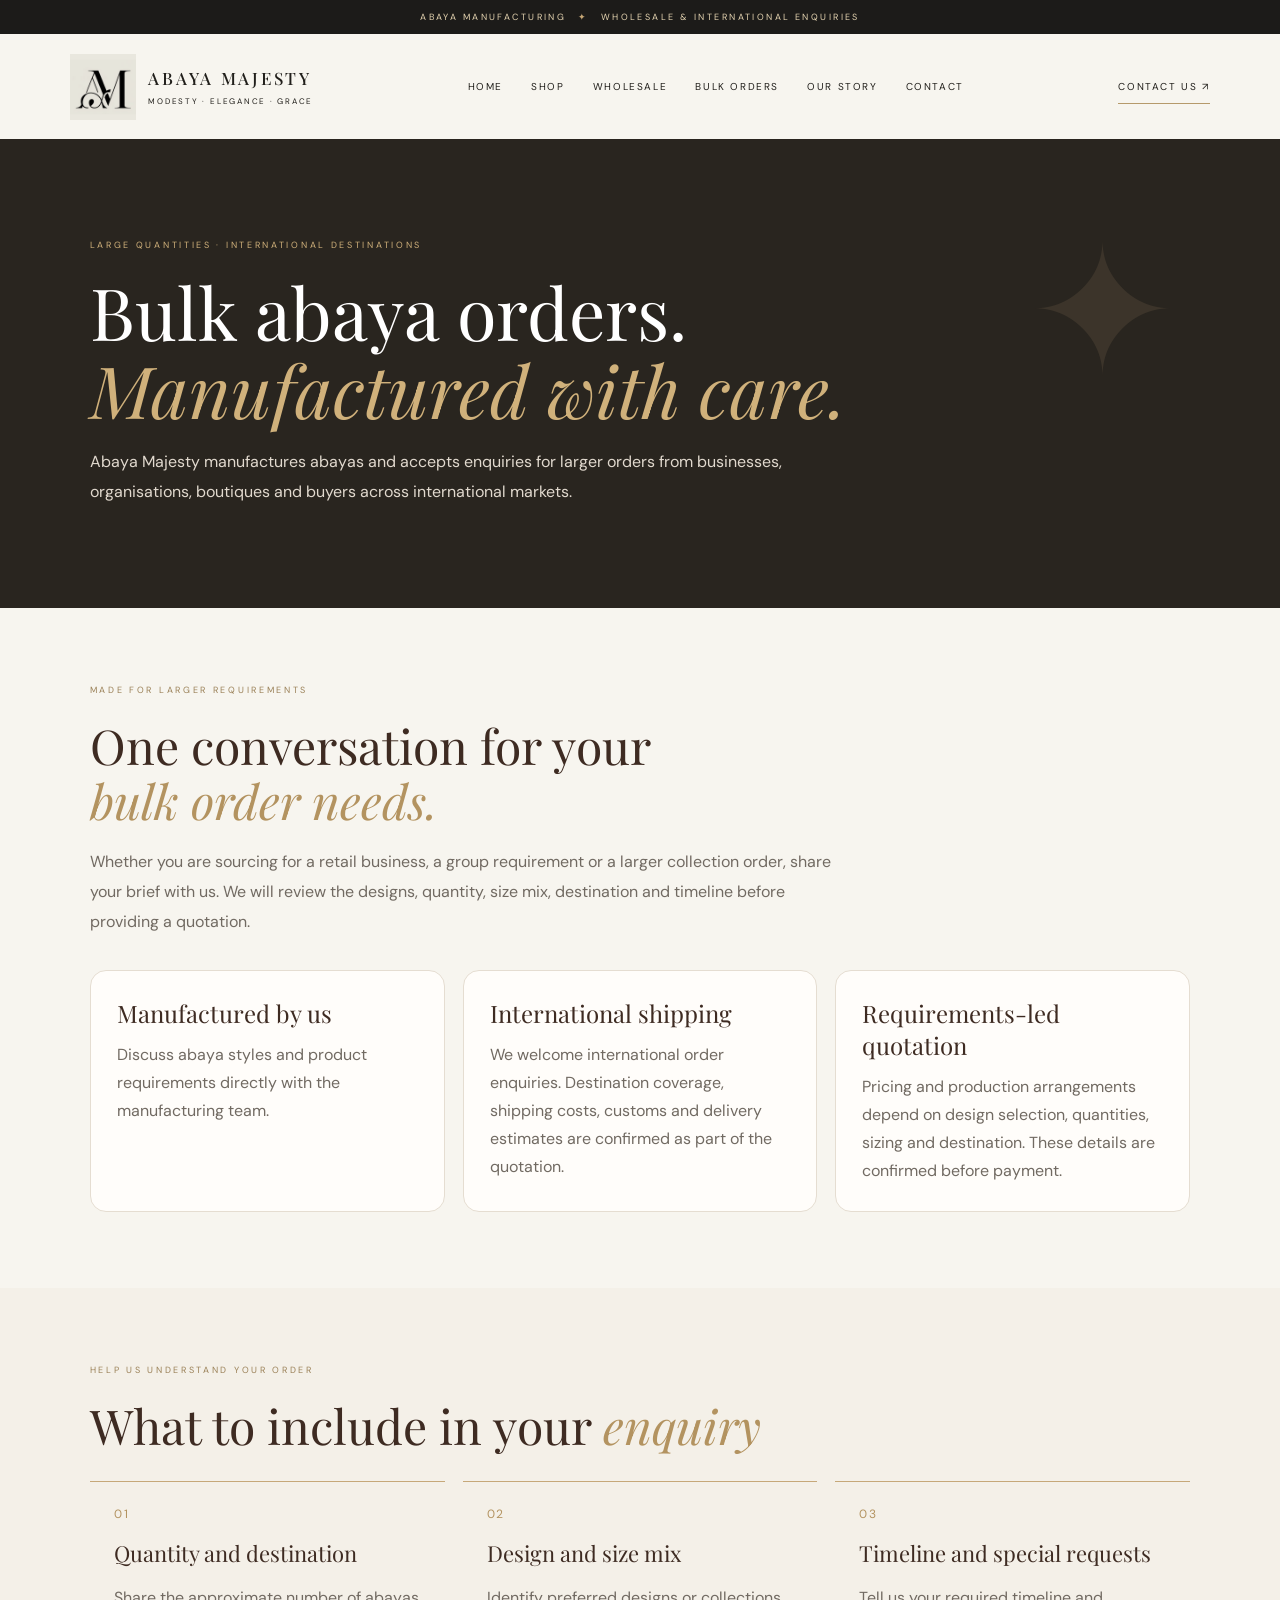
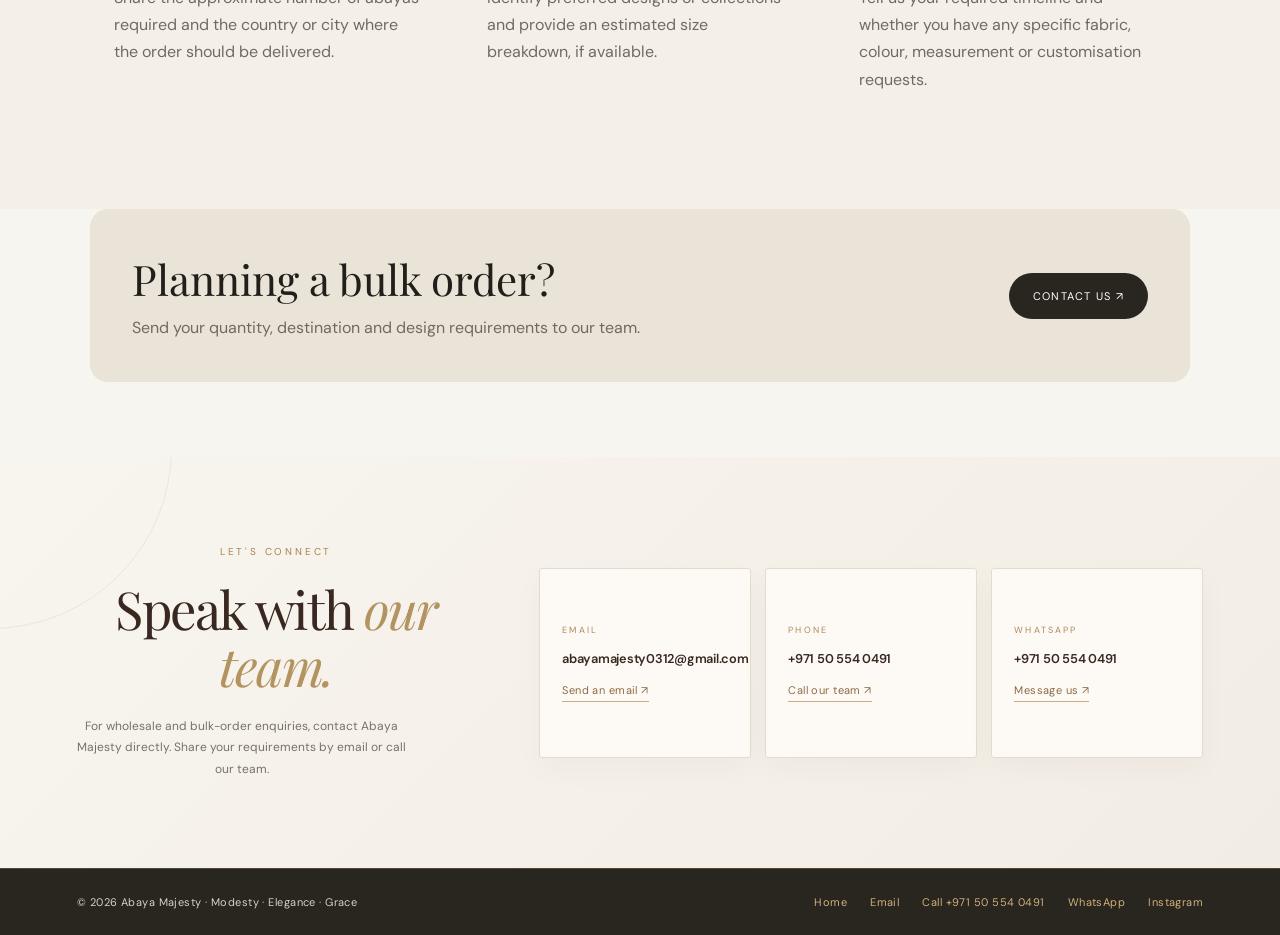
==== commit 98c7eea4: "Enhance contact section layout and styles Added a refined contact section with improved styling and " ====
--- a/bulk-orders.html
+++ b/bulk-orders.html
@@ -14,6 +14,60 @@
 .simple-footer .footer-contact{display:flex;gap:16px;flex-wrap:wrap}
 @media(max-width:760px){.contact-section{padding:55px 6%}.contact-grid{grid-template-columns:1fr}.contact-card{padding:21px}}
 @media(max-width:760px){.info-grid,.steps{grid-template-columns:1fr}.cta-panel{margin:0 5% 50px;flex-direction:column;align-items:flex-start;padding:28px}.page-hero{padding:75px 6%}.page-section{padding:55px 6%}}
+
+/* Premium contact section refinement */
+.contact-section{
+  padding:88px clamp(28px,6vw,100px);
+  background:linear-gradient(135deg,#f8f5ef 0%,#f2ede4 100%);
+  color:#382820;
+  display:grid;
+  grid-template-columns:minmax(280px,.9fr) minmax(0,1.5fr);
+  align-items:center;
+  gap:clamp(36px,5vw,86px);
+  position:relative;
+  overflow:hidden;
+}
+.contact-section:before{
+  content:"";
+  position:absolute;
+  width:360px;height:360px;border:1px solid rgba(179,147,96,.16);
+  border-radius:50%;left:-190px;top:-190px;pointer-events:none;
+}
+.contact-heading{max-width:520px;margin:0;position:relative;z-index:1}
+.contact-heading .eyebrow{letter-spacing:.28em;color:#a9824e;font-size:10px;margin-bottom:22px}
+.contact-heading h2{font:400 clamp(38px,4.1vw,60px)/1.08 'Playfair Display',serif;letter-spacing:-.035em;margin:0 0 22px;color:#382820}
+.contact-heading h2 em{color:#b39360}
+.contact-heading>p:last-child{max-width:440px;margin:0;color:#776d63;line-height:1.9;font-size:15px}
+.contact-grid{display:grid;grid-template-columns:repeat(3,minmax(0,1fr));gap:14px;max-width:none;margin:0;position:relative;z-index:1}
+.contact-card{
+  min-height:190px;box-sizing:border-box;display:flex;flex-direction:column;align-items:flex-start;
+  justify-content:center;gap:13px;padding:25px 22px;background:rgba(255,253,249,.82);
+  border:1px solid #e5dbcc;border-radius:3px;color:#382820;text-decoration:none;
+  box-shadow:0 10px 30px rgba(58,42,29,.035);transition:transform .25s ease,border-color .25s ease,box-shadow .25s ease;
+}
+.contact-card:hover{transform:translateY(-5px);border-color:#c4a574;box-shadow:0 16px 34px rgba(58,42,29,.08)}
+.contact-label{font-size:9px;letter-spacing:.24em;color:#ae8957}
+.contact-card strong{font-family:'DM Sans',sans-serif;font-size:clamp(12px,1vw,14px);font-weight:600;line-height:1.5;letter-spacing:-.02em;overflow-wrap:normal;word-break:normal;white-space:normal}
+.contact-action{margin-top:2px;font-size:11px;letter-spacing:.04em;color:#8d6b42;text-decoration:none;border-bottom:1px solid #c8ad85;padding-bottom:4px}
+.simple-footer{padding:26px clamp(24px,6vw,90px);align-items:center;background:#29251f;color:#eee5d9;border-top:1px solid rgba(208,177,123,.24)}
+.simple-footer>span:first-child{font-size:11px;letter-spacing:.04em;color:#d9d0c4}
+.simple-footer .footer-contact{display:flex;gap:clamp(12px,1.8vw,28px);align-items:center;flex-wrap:wrap}
+.simple-footer .footer-contact a{font-size:11px;letter-spacing:.04em;color:#d0b17b;transition:color .2s}
+.simple-footer .footer-contact a:hover{color:#fff}
+@media(max-width:1050px){
+ .contact-section{grid-template-columns:1fr;gap:30px;padding:70px 6%}
+ .contact-heading{max-width:700px}
+ .contact-grid{grid-template-columns:repeat(3,minmax(0,1fr))}
+}
+@media(max-width:650px){
+ .contact-section{padding:58px 6%}
+ .contact-grid{grid-template-columns:1fr;gap:10px}
+ .contact-card{min-height:0;padding:22px 20px;gap:9px}
+ .contact-heading h2{font-size:42px}
+ .simple-footer{align-items:flex-start;flex-direction:column}
+ .simple-footer .footer-contact{gap:12px 18px}
+}
+
 </style></head><body><div class="announcement">ABAYA MANUFACTURING <span>✦</span> WHOLESALE & INTERNATIONAL ENQUIRIES</div><header class="main-header"><a class="brand" href="index.html#home"><img src="assets/abaya-majesty-logo.png" alt="Abaya Majesty monogram"><span><strong>ABAYA MAJESTY</strong><small>MODESTY · ELEGANCE · GRACE</small></span></a><button class="menu-toggle" type="button" aria-label="Open menu" aria-expanded="false">☰</button><nav class="nav-links"><a href="index.html#home">Home</a><a href="index.html#new-arrivals">Shop</a><a href="wholesale.html">Wholesale</a><a href="bulk-orders.html">Bulk orders</a><a href="index.html#about">Our story</a><a href="index.html#contact">Contact</a></nav><a class="header-cta" href="#contact">Contact us ↗</a></header><main><section class="page-hero"><p class="eyebrow">LARGE QUANTITIES · INTERNATIONAL DESTINATIONS</p><h1>Bulk abaya orders.<br><em>Manufactured with care.</em></h1><p>Abaya Majesty manufactures abayas and accepts enquiries for larger orders from businesses, organisations, boutiques and buyers across international markets.</p></section><section class="page-section"><p class="eyebrow">MADE FOR LARGER REQUIREMENTS</p><h2>One conversation for your<br><em>bulk order needs.</em></h2><p class="page-lead">Whether you are sourcing for a retail business, a group requirement or a larger collection order, share your brief with us. We will review the designs, quantity, size mix, destination and timeline before providing a quotation.</p><div class="info-grid"><article class="info-card"><h3>Manufactured by us</h3><p>Discuss abaya styles and product requirements directly with the manufacturing team.</p></article><article class="info-card"><h3>International shipping</h3><p>We welcome international order enquiries. Destination coverage, shipping costs, customs and delivery estimates are confirmed as part of the quotation.</p></article><article class="info-card"><h3>Requirements-led quotation</h3><p>Pricing and production arrangements depend on design selection, quantities, sizing and destination. These details are confirmed before payment.</p></article></div></section><section class="page-section alt"><p class="eyebrow">HELP US UNDERSTAND YOUR ORDER</p><h2>What to include in your <em>enquiry</em></h2><div class="steps"><article class="step"><h3>Quantity and destination</h3><p>Share the approximate number of abayas required and the country or city where the order should be delivered.</p></article><article class="step"><h3>Design and size mix</h3><p>Identify preferred designs or collections and provide an estimated size breakdown, if available.</p></article><article class="step"><h3>Timeline and special requests</h3><p>Tell us your required timeline and whether you have any specific fabric, colour, measurement or customisation requests.</p></article></div></section><div class="cta-panel"><div><h2>Planning a bulk order?</h2><p>Send your quantity, destination and design requirements to our team.</p></div><a class="cta-link" href="#contact">Contact us ↗</a></div>
 <section class="contact-section" id="contact" aria-labelledby="contact-title">
   <div class="contact-heading">
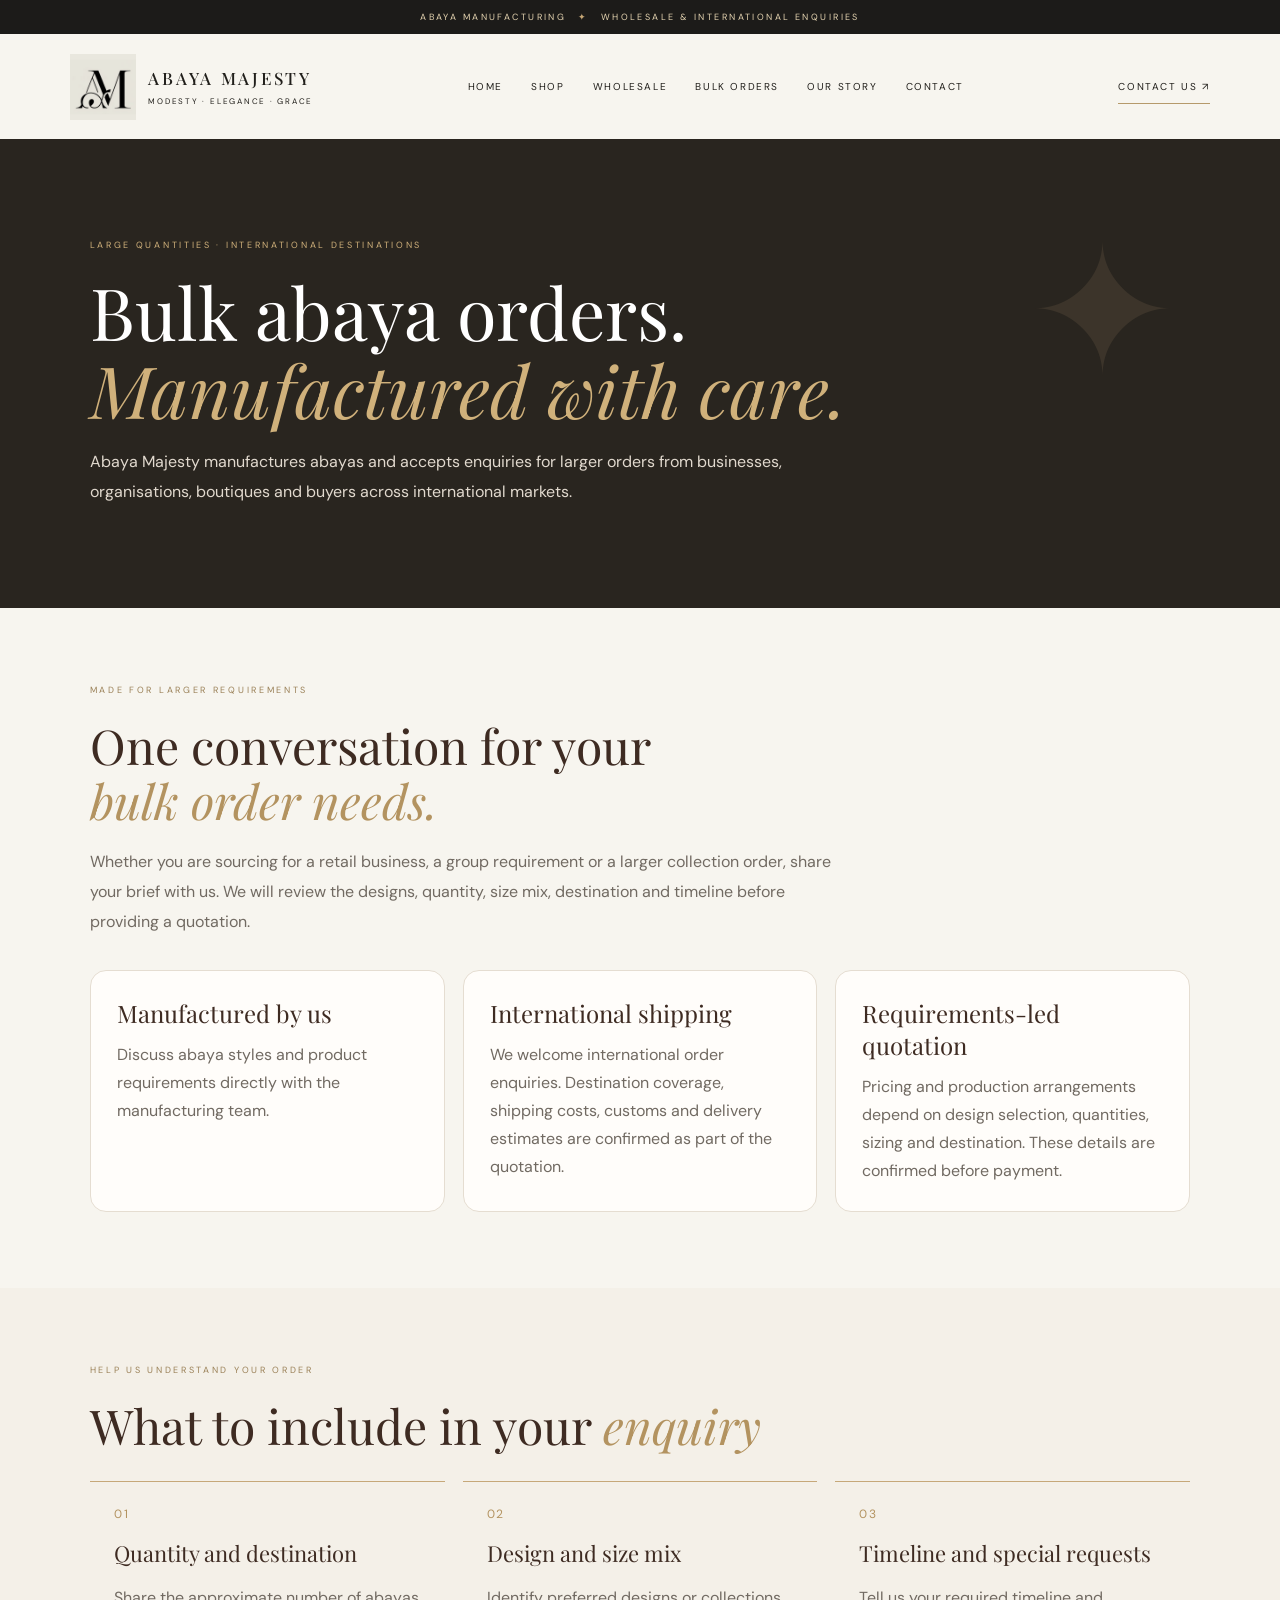
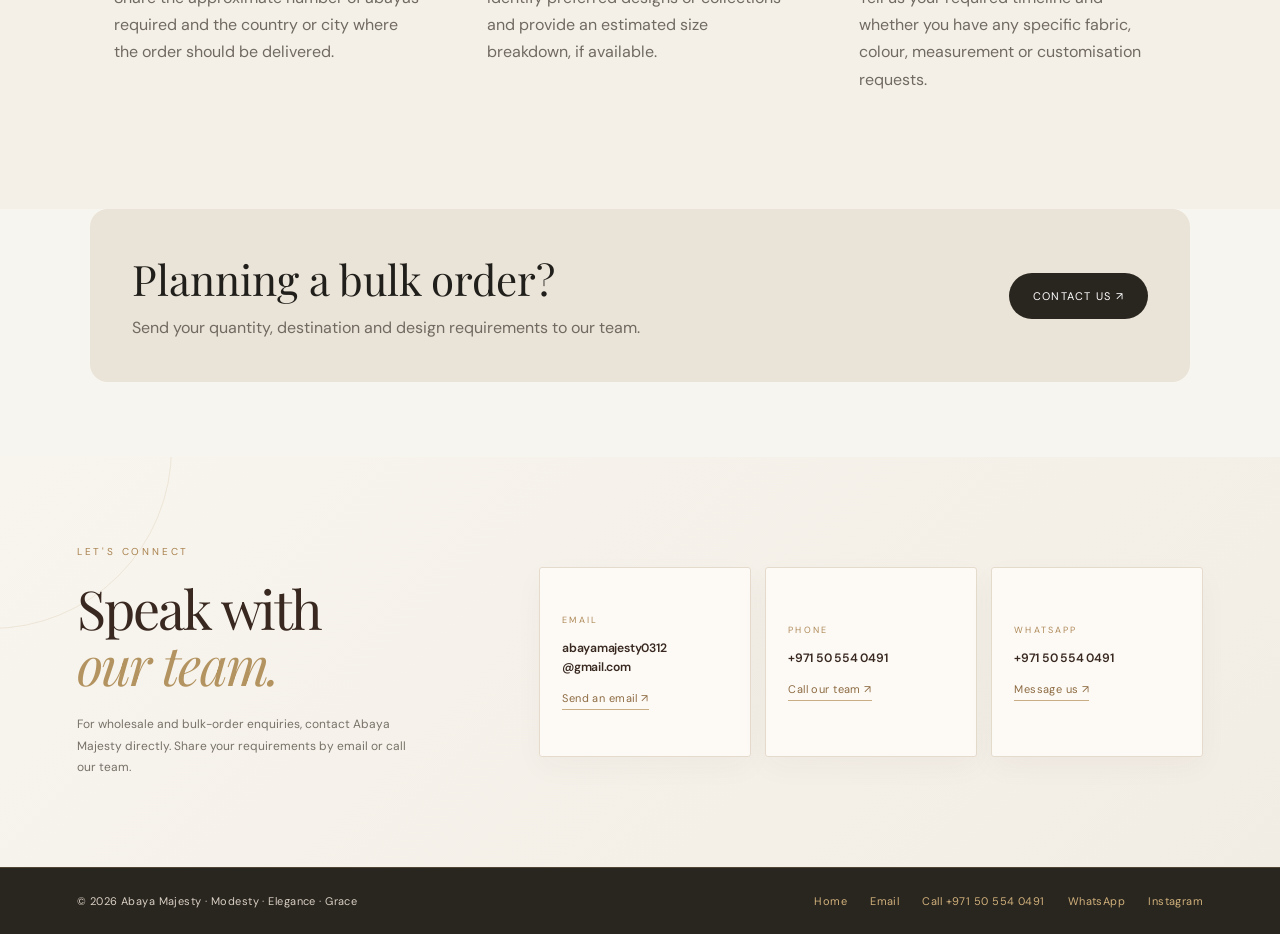
==== commit cba4a3b6: "Enhance contact section layout and styling Refine layout and contact card styles for better presenta" ====
--- a/bulk-orders.html
+++ b/bulk-orders.html
@@ -68,17 +68,34 @@
  .simple-footer .footer-contact{gap:12px 18px}
 }
 
+
+/* Final layout and contact-card refinements */
+.contact-heading{text-align:left!important}
+.contact-heading h2{max-width:100%;font-size:clamp(46px,4.2vw,64px);line-height:1.04}
+.contact-heading>p:last-child{max-width:430px}
+.contact-grid{min-width:0}
+.contact-card{min-width:0}
+.contact-card strong{max-width:100%;overflow-wrap:anywhere;word-break:normal;font-size:clamp(12px,.95vw,14px)}
+@media(max-width:1050px){
+  .contact-heading h2{font-size:clamp(42px,6vw,58px)}
+}
+@media(max-width:650px){
+  .contact-heading{text-align:left!important}
+  .contact-heading h2{font-size:42px;line-height:1.08}
+  .contact-card strong{font-size:14px}
+}
+
 </style></head><body><div class="announcement">ABAYA MANUFACTURING <span>✦</span> WHOLESALE & INTERNATIONAL ENQUIRIES</div><header class="main-header"><a class="brand" href="index.html#home"><img src="assets/abaya-majesty-logo.png" alt="Abaya Majesty monogram"><span><strong>ABAYA MAJESTY</strong><small>MODESTY · ELEGANCE · GRACE</small></span></a><button class="menu-toggle" type="button" aria-label="Open menu" aria-expanded="false">☰</button><nav class="nav-links"><a href="index.html#home">Home</a><a href="index.html#new-arrivals">Shop</a><a href="wholesale.html">Wholesale</a><a href="bulk-orders.html">Bulk orders</a><a href="index.html#about">Our story</a><a href="index.html#contact">Contact</a></nav><a class="header-cta" href="#contact">Contact us ↗</a></header><main><section class="page-hero"><p class="eyebrow">LARGE QUANTITIES · INTERNATIONAL DESTINATIONS</p><h1>Bulk abaya orders.<br><em>Manufactured with care.</em></h1><p>Abaya Majesty manufactures abayas and accepts enquiries for larger orders from businesses, organisations, boutiques and buyers across international markets.</p></section><section class="page-section"><p class="eyebrow">MADE FOR LARGER REQUIREMENTS</p><h2>One conversation for your<br><em>bulk order needs.</em></h2><p class="page-lead">Whether you are sourcing for a retail business, a group requirement or a larger collection order, share your brief with us. We will review the designs, quantity, size mix, destination and timeline before providing a quotation.</p><div class="info-grid"><article class="info-card"><h3>Manufactured by us</h3><p>Discuss abaya styles and product requirements directly with the manufacturing team.</p></article><article class="info-card"><h3>International shipping</h3><p>We welcome international order enquiries. Destination coverage, shipping costs, customs and delivery estimates are confirmed as part of the quotation.</p></article><article class="info-card"><h3>Requirements-led quotation</h3><p>Pricing and production arrangements depend on design selection, quantities, sizing and destination. These details are confirmed before payment.</p></article></div></section><section class="page-section alt"><p class="eyebrow">HELP US UNDERSTAND YOUR ORDER</p><h2>What to include in your <em>enquiry</em></h2><div class="steps"><article class="step"><h3>Quantity and destination</h3><p>Share the approximate number of abayas required and the country or city where the order should be delivered.</p></article><article class="step"><h3>Design and size mix</h3><p>Identify preferred designs or collections and provide an estimated size breakdown, if available.</p></article><article class="step"><h3>Timeline and special requests</h3><p>Tell us your required timeline and whether you have any specific fabric, colour, measurement or customisation requests.</p></article></div></section><div class="cta-panel"><div><h2>Planning a bulk order?</h2><p>Send your quantity, destination and design requirements to our team.</p></div><a class="cta-link" href="#contact">Contact us ↗</a></div>
 <section class="contact-section" id="contact" aria-labelledby="contact-title">
   <div class="contact-heading">
     <p class="eyebrow">LET'S CONNECT</p>
-    <h2 id="contact-title">Speak with <em>our team.</em></h2>
+    <h2 id="contact-title">Speak with<br><em>our team.</em></h2>
     <p>For wholesale and bulk-order enquiries, contact Abaya Majesty directly. Share your requirements by email or call our team.</p>
   </div>
   <div class="contact-grid">
     <a class="contact-card" href="mailto:abayamajesty0312@gmail.com">
       <span class="contact-label">EMAIL</span>
-      <strong>abayamajesty0312@gmail.com</strong>
+      <strong>abayamajesty0312<wbr>@gmail.com</strong>
       <span class="contact-action">Send an email ↗</span>
     </a>
     <a class="contact-card" href="tel:+971505540491">
